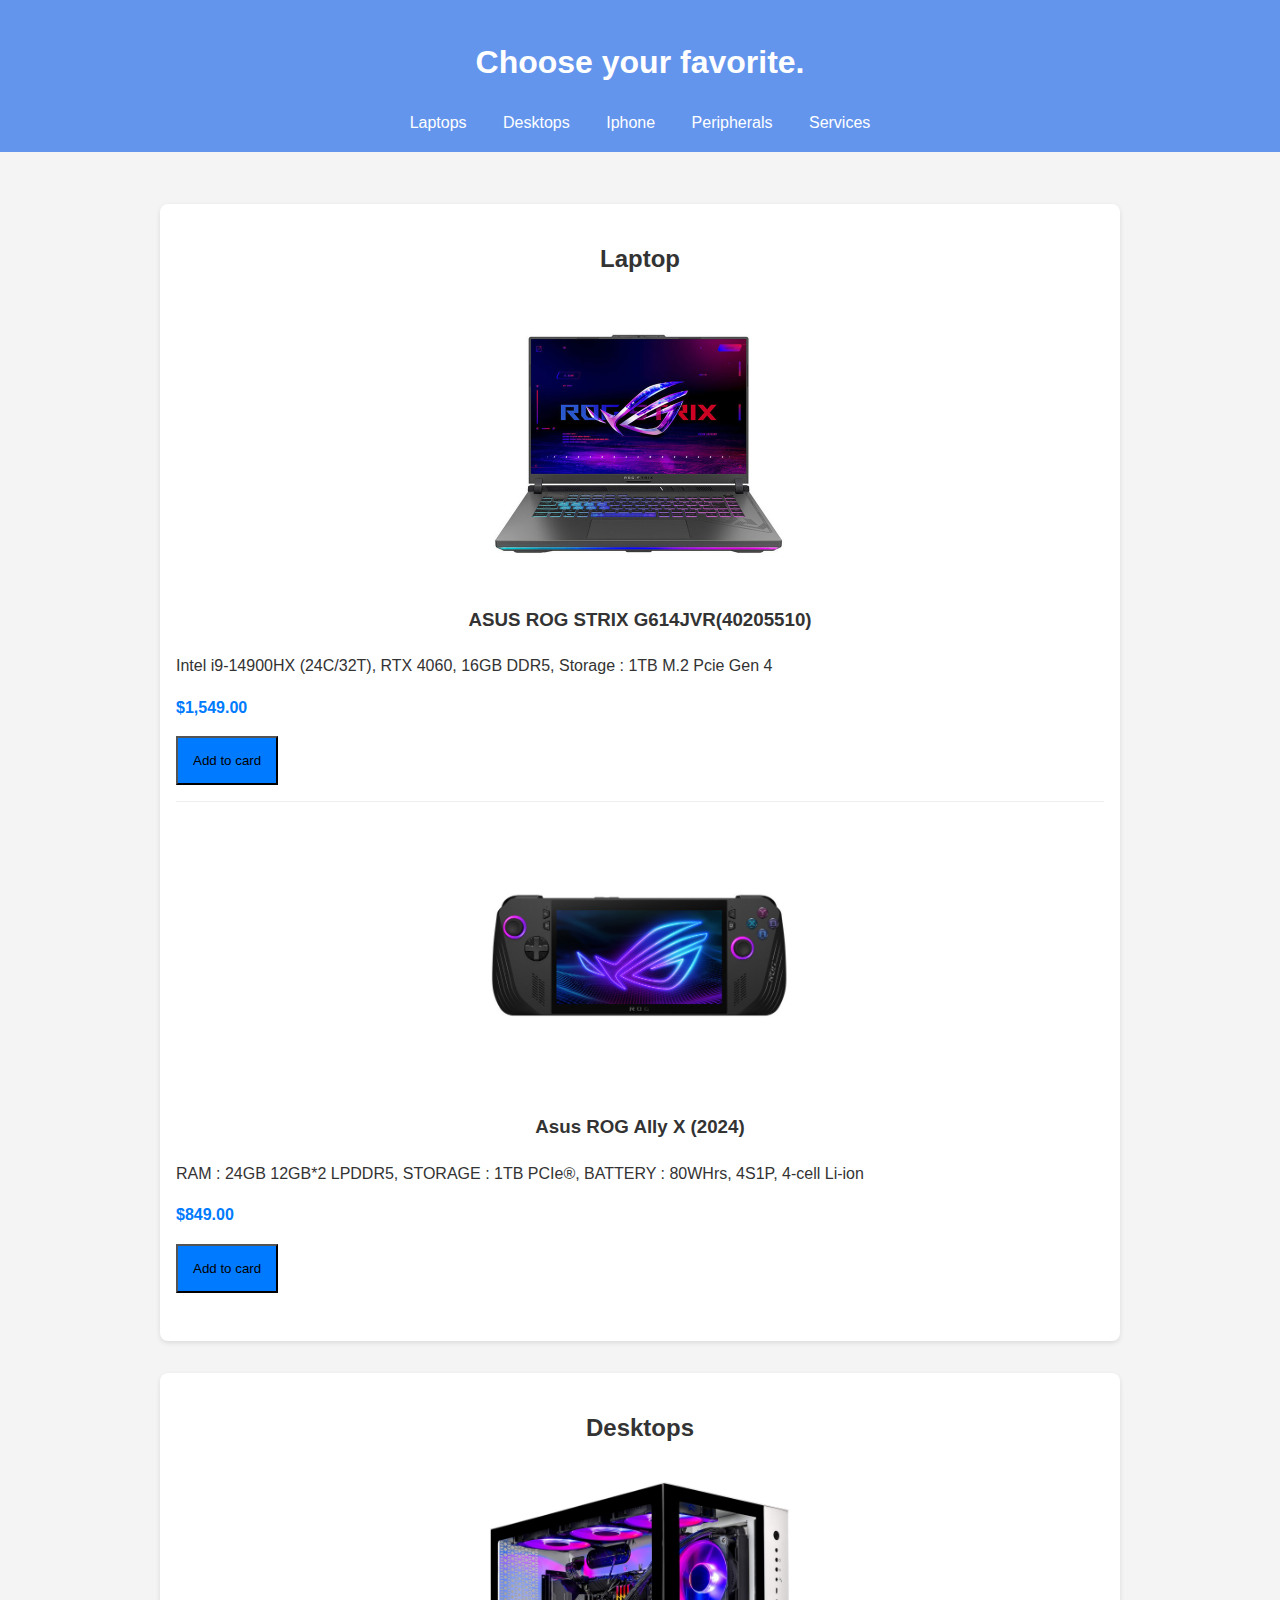
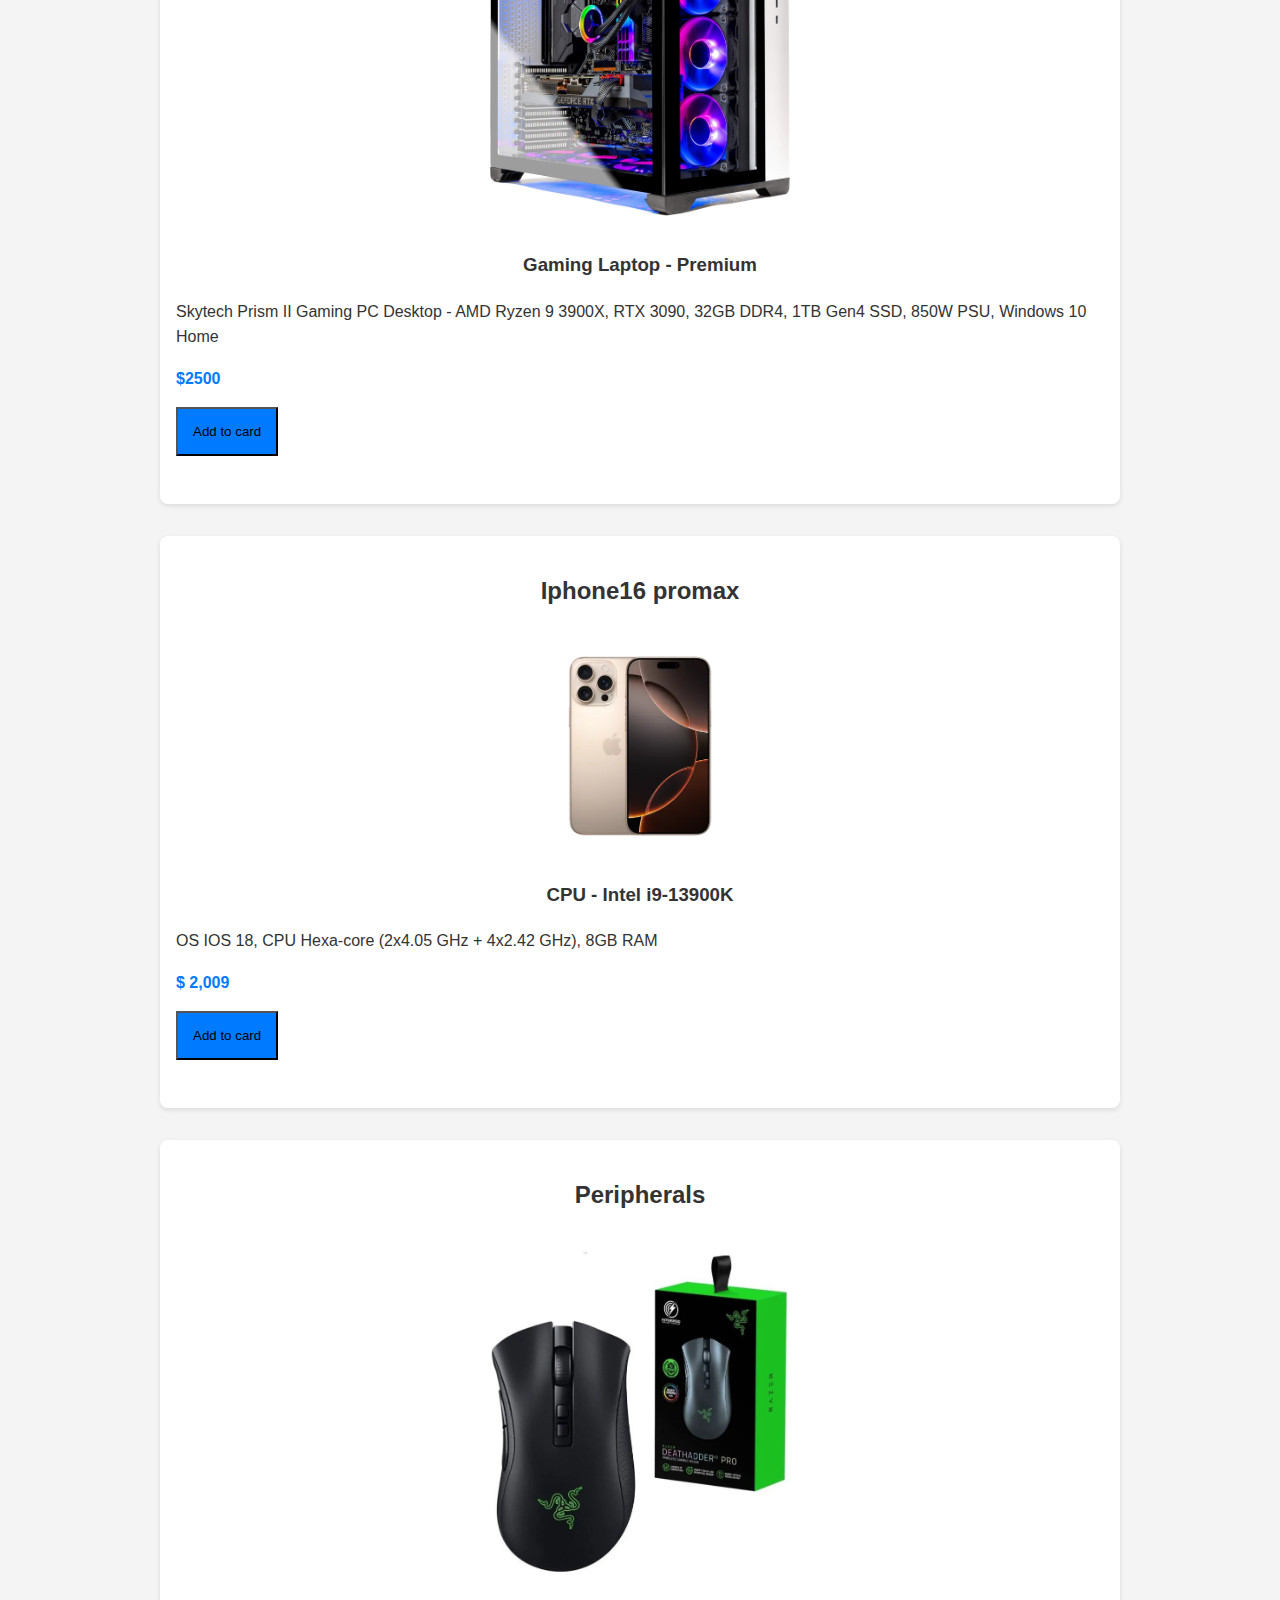
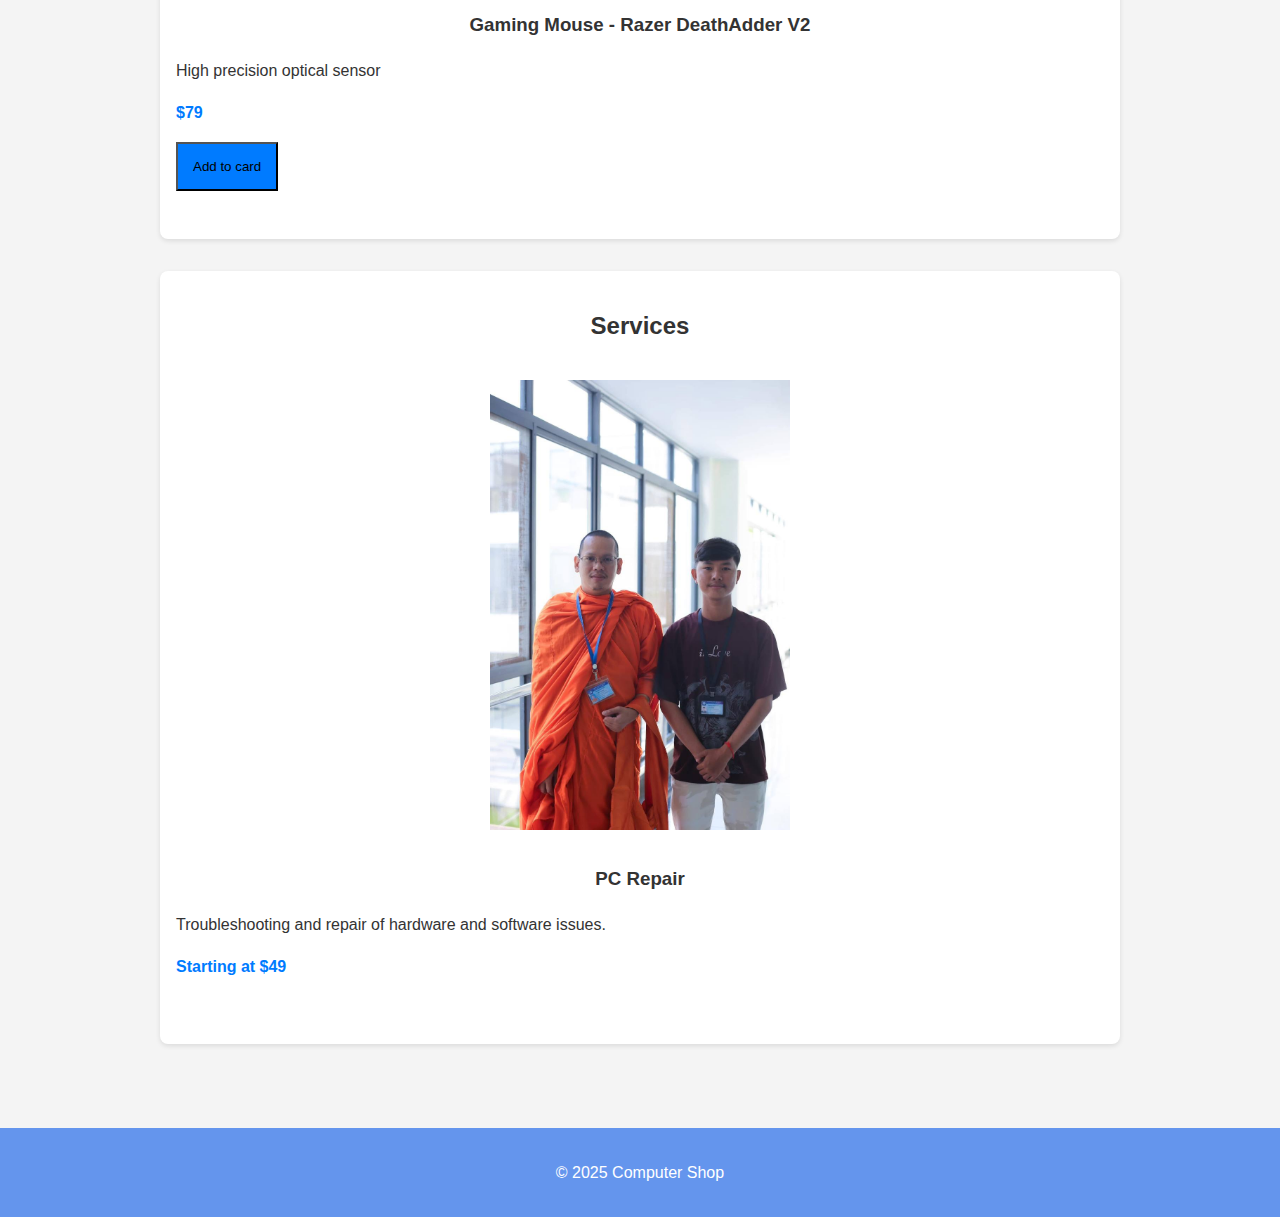
==== html/menu.html @ 6c52965d "Add files via upload" ====
<!DOCTYPE html>
<html lang="en">
<head>
    <meta charset="UTF-8">
    <meta name="viewport" content="width=device-width, initial-scale=1.0">
    <title>Computer Shop Menu</title>
    <link rel="stylesheet" href="/css/style3.css">
</head>
<body>
    <header>
        <h1>Choose your favorite.</h1>
        <nav>
            <ul>
                <li><a href="#desktops">Laptops</a></li>
                <li><a href="#laptops">Desktops </a></li>
                <li><a href="#components">Iphone</a></li>
                <li><a href="#peripherals">Peripherals</a></li>
                <li><a href="#services">Services</a></li>
            </ul>
        </nav>
    </header>

    <main>
        <section id="desktops" class="category">
            <h2>Laptop</h2>
            <div class="item">
            <img src="/image/ASUS ROG STRIX.jpg" alt="ASUS ROG STRIX" class="laptop1">
                <h3>ASUS ROG STRIX G614JVR(40205510)</h3>
                <p>Intel i9-14900HX (24C/32T), RTX 4060, 16GB DDR5, Storage : 1TB M.2 Pcie Gen 4</p>
                <p class="price">$1,549.00</p>
                <button class="button01">Add to card</button>
            </div>
            <div class="item">
                <img src="/image/Asus ROG Ally X (2024).jpg" alt="" class="laptop02">
                <h3>Asus ROG Ally X (2024) </h3>
                <p>RAM : 24GB 12GB*2 LPDDR5, STORAGE : 1TB PCIe®, BATTERY : 80WHrs, 4S1P, 4-cell Li-ion </p>
                <p class="price">$849.00</p>
                <button class="button01">Add to card</button>
            </div>
            </section>

        <section id="laptops" class="category">
            <h2>Desktops</h2>
            <div class="item">
                <img src="/image/91LSF1iZUFL._AC_SL1500_.jpg" alt="" class="desktops">
                <h3>Gaming Laptop - Premium</h3>
                <p>Skytech Prism II Gaming PC Desktop - AMD Ryzen 9 3900X, RTX 3090, 32GB DDR4, 1TB Gen4 SSD, 850W PSU, Windows 10 Home</p>
                <p class="price">$2500</p>
                <button class="button01">Add to card</button>
            </div>
             </section>

        <section id="components" class="category">
            <h2>Iphone16 promax</h2>
            <div class="item">
                <img src="/image/iphone16" alt="" class="Iphone16">
                <h3>CPU - Intel i9-13900K</h3>
                <p>OS IOS 18, CPU Hexa-core (2x4.05 GHz + 4x2.42 GHz), 8GB RAM</p>
                <p class="price">$ 2,009</p>
                <button class="button01">Add to card</button>
            </div>
            </section>

        <section id="peripherals" class="category">
            <h2>Peripherals</h2>
            <div class="item">
                <img src="/image/mouse1.webp" alt="" class="mouse1">
                <h3>Gaming Mouse - Razer DeathAdder V2</h3>
                <p>High precision optical sensor</p>
                <p class="price">$79</p>
                <button class="button01">Add to card</button>
            </div>
             </section>

        <section id="services" class="category">
            <h2>Services</h2>
            <div class="item">
                <img src="/image/Team_work.jpg" alt="Teamwork" class="Teamwork">
                <h3>PC Repair</h3>
                <p>Troubleshooting and repair of hardware and software issues.</p>
                <p class="price">Starting at $49</p>
            </div>
            </section>
    </main>

    <footer>
        <p>&copy; 2025 Computer Shop</p>
    </footer>
    
</body>
</html>
---- css/style3.css ----
/* style.css */
body {
    font-family: sans-serif;
    margin: 0;
    line-height: 1.6;
    background-color: #f4f4f4; /* Light background */
    color: #333; /* Dark text for contrast */
}

header {
    background-color: #6495ED;
    color: white;
    padding: 1rem 0;
    text-align: center;
}

nav ul {
    list-style: none;
    padding: 0;
    margin: 0;
}

nav li {
    display: inline;
    margin: 0 1rem;
}

nav a {
    color: white;
    text-decoration: none;
}

main {
    padding: 2rem;
    max-width: 960px; /* Set a max width for better readability on larger screens */
    margin: 20px auto; /* Center the content */
}

.category {
    margin-bottom: 2rem;
    background-color: white; /* White background for category sections */
    padding: 1rem;
    border-radius: 8px; /* Rounded corners */
    box-shadow: 0 2px 5px rgba(0, 0, 0, 0.1); /* Subtle shadow */
}

.item {
    margin-bottom: 1rem;
    padding-bottom: 1rem;
    border-bottom: 1px solid #eee; /* Light gray separator between items */
}
.item:last-child{
    border-bottom: none;
}

.price {
    font-weight: bold;
    color: #007bff; /* Blue price color */
    margin-top: 0.5rem;
}

footer {
    background-color: #6495ED;
    color: white;
    text-align: center;
    padding: 1rem 0;
    position: relative;
    bottom: 0;
    width: 100%;
}
h1,h2,h3{
    text-align: center;
}
.laptop1 {
    width: 300px;
    padding: 15px;
    display: block;
    margin-left: auto;
    margin-right: auto;
}
.button01{
    background-color: #007bff;
    padding: 15px;
    direction: ltr;

}
.laptop02{
    width: 300px;
    padding: 15px;
    display: block;
    margin-left: auto;
    margin-right: auto;
}
.Teamwork{
    width: 300px;
    padding: 15px;
    display: block;
    margin-left: auto;
    margin-right: auto;
    
    
}
.desktops{
    width: 300px;
    padding: 15px;
    display: block;
    margin-left: auto;
    margin-right: auto;
}
.Iphone16{
    width: 300px;
    padding: 15px;
    display: block;
    margin-left: auto;
    margin-right: auto;
}
.mouse1{
    width: 300px;
    padding: 15px;
    display: block;
    margin-left: auto;
    margin-right: auto;
}
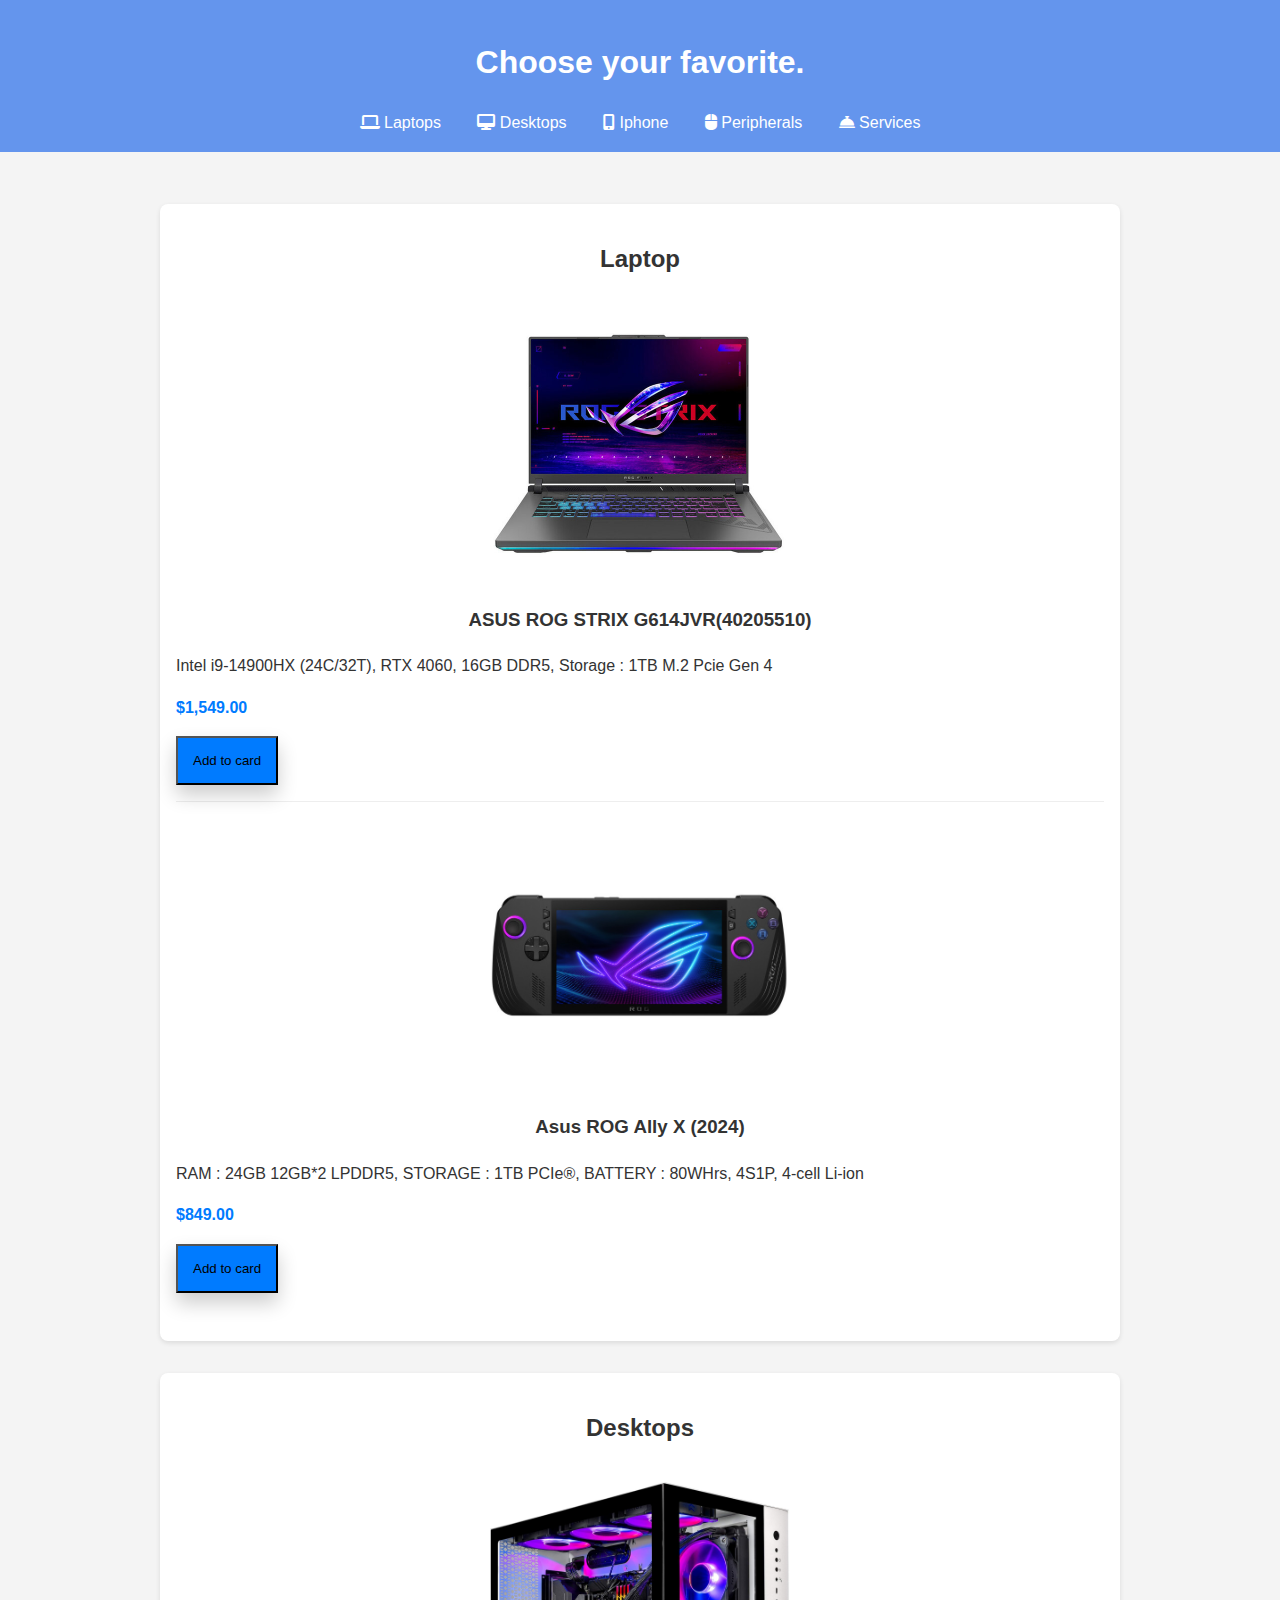
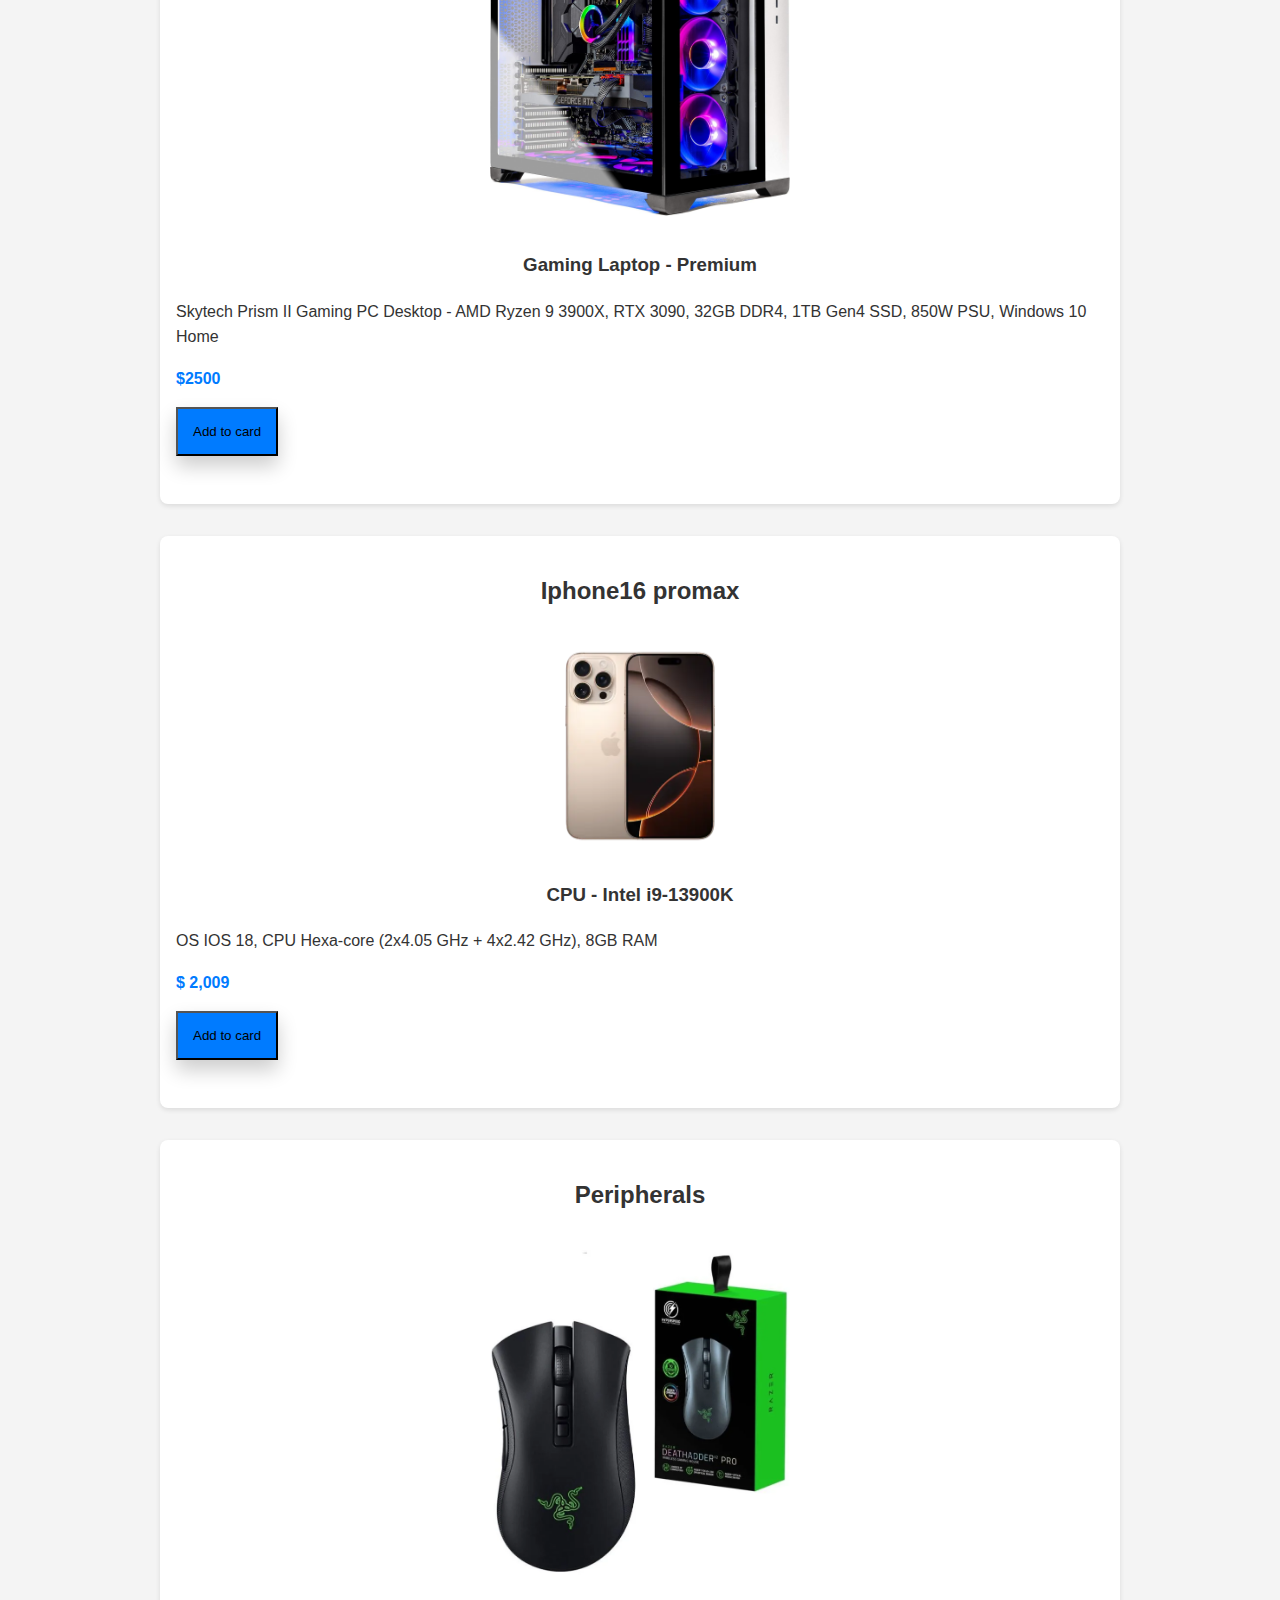
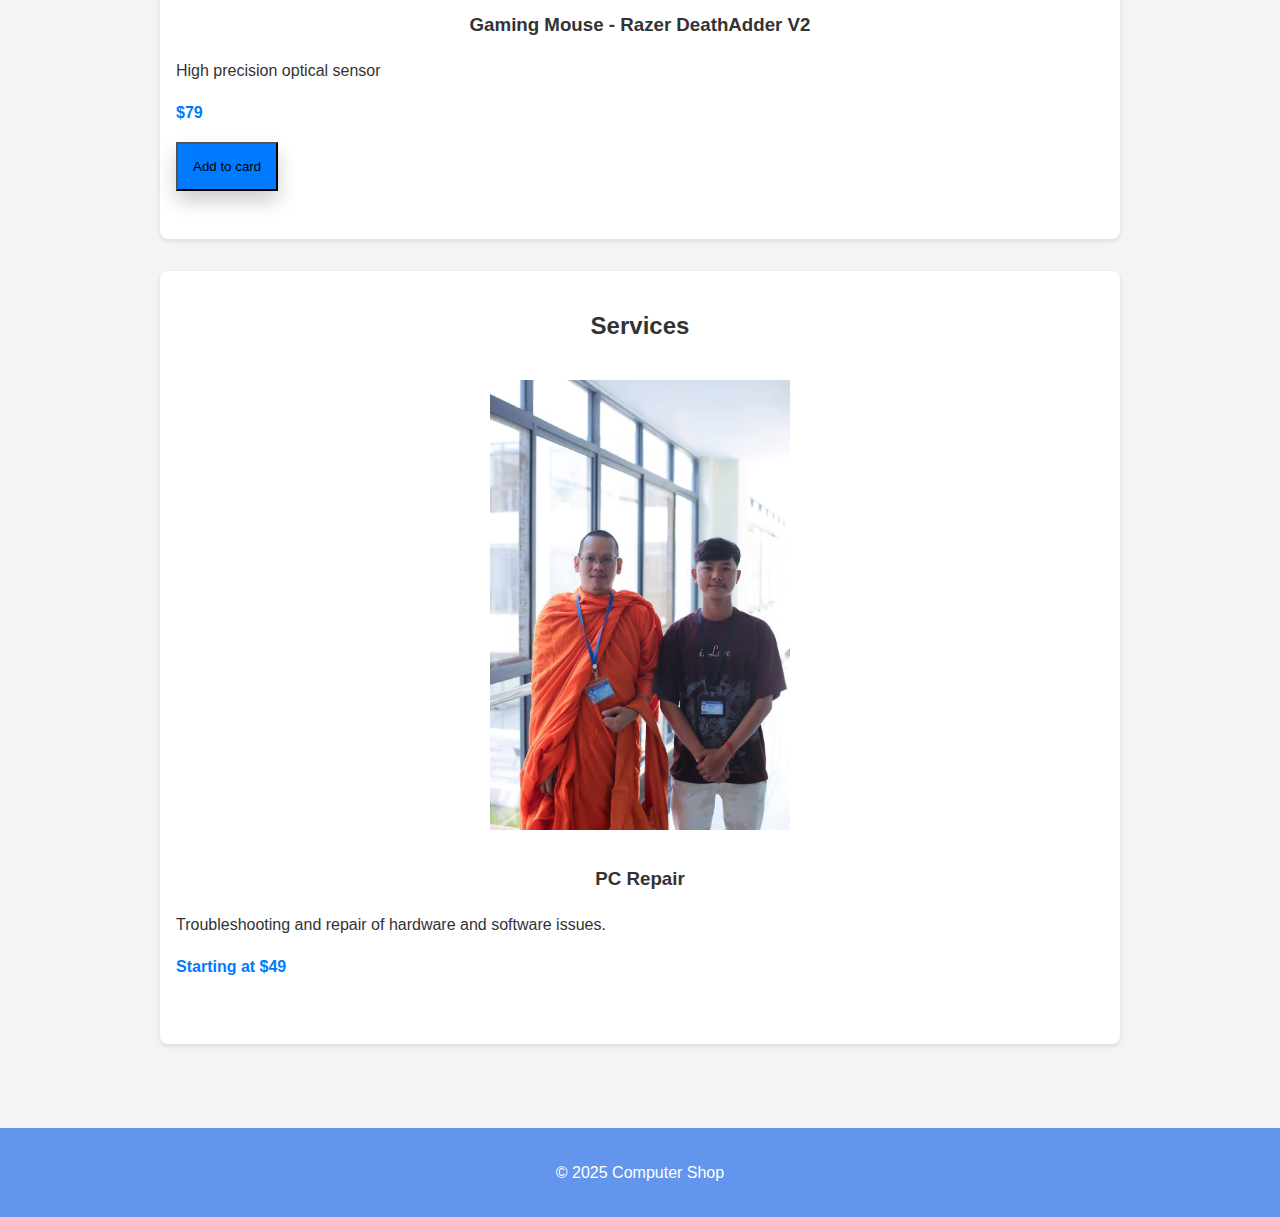
==== commit fc1543d8: "Add files via upload" ====
--- a/html/menu.html
+++ b/html/menu.html
@@ -5,17 +5,18 @@
     <meta name="viewport" content="width=device-width, initial-scale=1.0">
     <title>Computer Shop Menu</title>
     <link rel="stylesheet" href="/css/style3.css">
+    <link rel="stylesheet" href="https://cdnjs.cloudflare.com/ajax/libs/font-awesome/6.7.2/css/all.min.css">
 </head>
 <body>
     <header>
         <h1>Choose your favorite.</h1>
         <nav>
             <ul>
-                <li><a href="#desktops">Laptops</a></li>
-                <li><a href="#laptops">Desktops </a></li>
-                <li><a href="#components">Iphone</a></li>
-                <li><a href="#peripherals">Peripherals</a></li>
-                <li><a href="#services">Services</a></li>
+                <li><a href="#desktops"><i class="fa-solid fa-laptop"></i> Laptops</a></li>
+                <li><a href="#laptops"><i class="fa-solid fa-desktop"></i> Desktops</a></li>
+                <li><a href="#components"><i class="fa-solid fa-mobile-screen-button"></i> Iphone</a></li>
+                <li><a href="#peripherals"><i class="fa-solid fa-computer-mouse"></i> Peripherals</a></li>
+                <li><a href="#services"><i class="fa-solid fa-bell-concierge"></i> Services</a></li>
             </ul>
         </nav>
     </header>
@@ -82,7 +83,7 @@
             </div>
             </section>
     </main>
-
+        
     <footer>
         <p>&copy; 2025 Computer Shop</p>
     </footer>
--- a/css/style3.css
+++ b/css/style3.css
@@ -77,12 +77,16 @@
     display: block;
     margin-left: auto;
     margin-right: auto;
+    cursor: pointer;
+    position: relative;
 }
 .button01{
     background-color: #007bff;
     padding: 15px;
     direction: ltr;
-
+    box-shadow: 0px 10px 20px rgba(0,0,0,0.2);
+    cursor: pointer;
+    position: relative;
 }
 .laptop02{
     width: 300px;
@@ -90,6 +94,8 @@
     display: block;
     margin-left: auto;
     margin-right: auto;
+    cursor: pointer;
+    position: relative;
 }
 .Teamwork{
     width: 300px;
@@ -106,6 +112,8 @@
     display: block;
     margin-left: auto;
     margin-right: auto;
+    cursor: pointer;
+    position: relative;
 }
 .Iphone16{
     width: 300px;
@@ -113,6 +121,10 @@
     display: block;
     margin-left: auto;
     margin-right: auto;
+    cursor: pointer;
+    position: relative;
+    transition: 0.2s;
+    transform: scale(1.05);
 }
 .mouse1{
     width: 300px;
@@ -120,4 +132,6 @@
     display: block;
     margin-left: auto;
     margin-right: auto;
+    cursor: pointer;
+    position: relative;
 }
